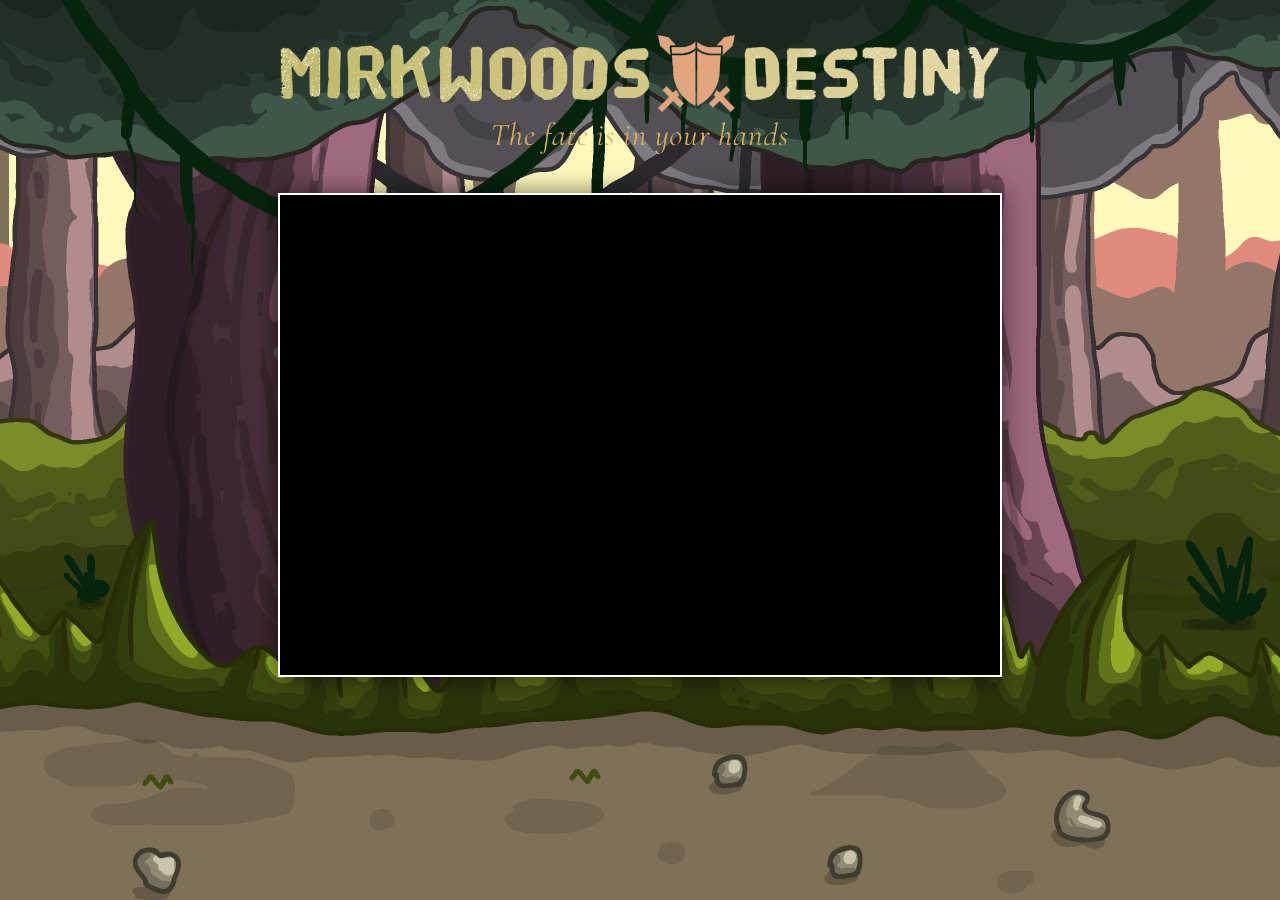
==== index.html @ 548b0879 "castableObject" ====
<!DOCTYPE html>
<html lang="en">
<head>
    <meta charset="UTF-8">
    <meta http-equiv="X-UA-Compatible" content="IE=edge">
    <meta name="viewport" content="width=device-width, initial-scale=1.0">
    <link rel="icon" type="image/png" sizes="32x32" href="img/favicon/favicon-32x32.png">
    <script src="js models/drawableObject.class.js"></script>
    <script src="js models/moveableObject.class.js"></script>
    <script src="js models/character.class.js"></script>
    <script src="js models/villain.class.js"></script>
    <script src="js models/statusBar.class.js"></script>
    <script src="js models/world.class.js"></script>
    <script src="js models/background-object.class.js"></script>
    <script src="js models/keyboard.class.js"></script>
    <script src="js models/level.class.js"></script>
    <script src="js models/castableObject.class.js"></script>
    <script src="js models/endboss.class.js"></script>
    <script src="levels/level1.js"></script>
    <script src="js/game.js"></script>
    
    <link rel="stylesheet" href="style.css">

    <title>Mirkwoods Destiny</title>

</head>
<body onload="init()">

    <header>
            <img src="img\mirkwoods_logo.png" alt="">
    </header>

    <canvas id="canvas" width="720" height="480"></canvas>
    
</body>
</html>
---- style.css ----
body {
    margin: 0;
    display: flex;
    flex-direction: column;
    align-items: center;
    background-image: url(img/background/game_background_2/game_background_2.png);
    background-repeat: no-repeat;
}

canvas {
    background-color: black;
    border: solid 2px white;
    -webkit-box-shadow: 0px 0px 22px 2px rgba(0,0,0,0.5); 
    box-shadow: 0px 0px 22px 2px rgba(0,0,0,0.5);
}

header {
    margin: 35px 0 35px 0;
}

header img {
    width: 720px;
    height: auto;
}
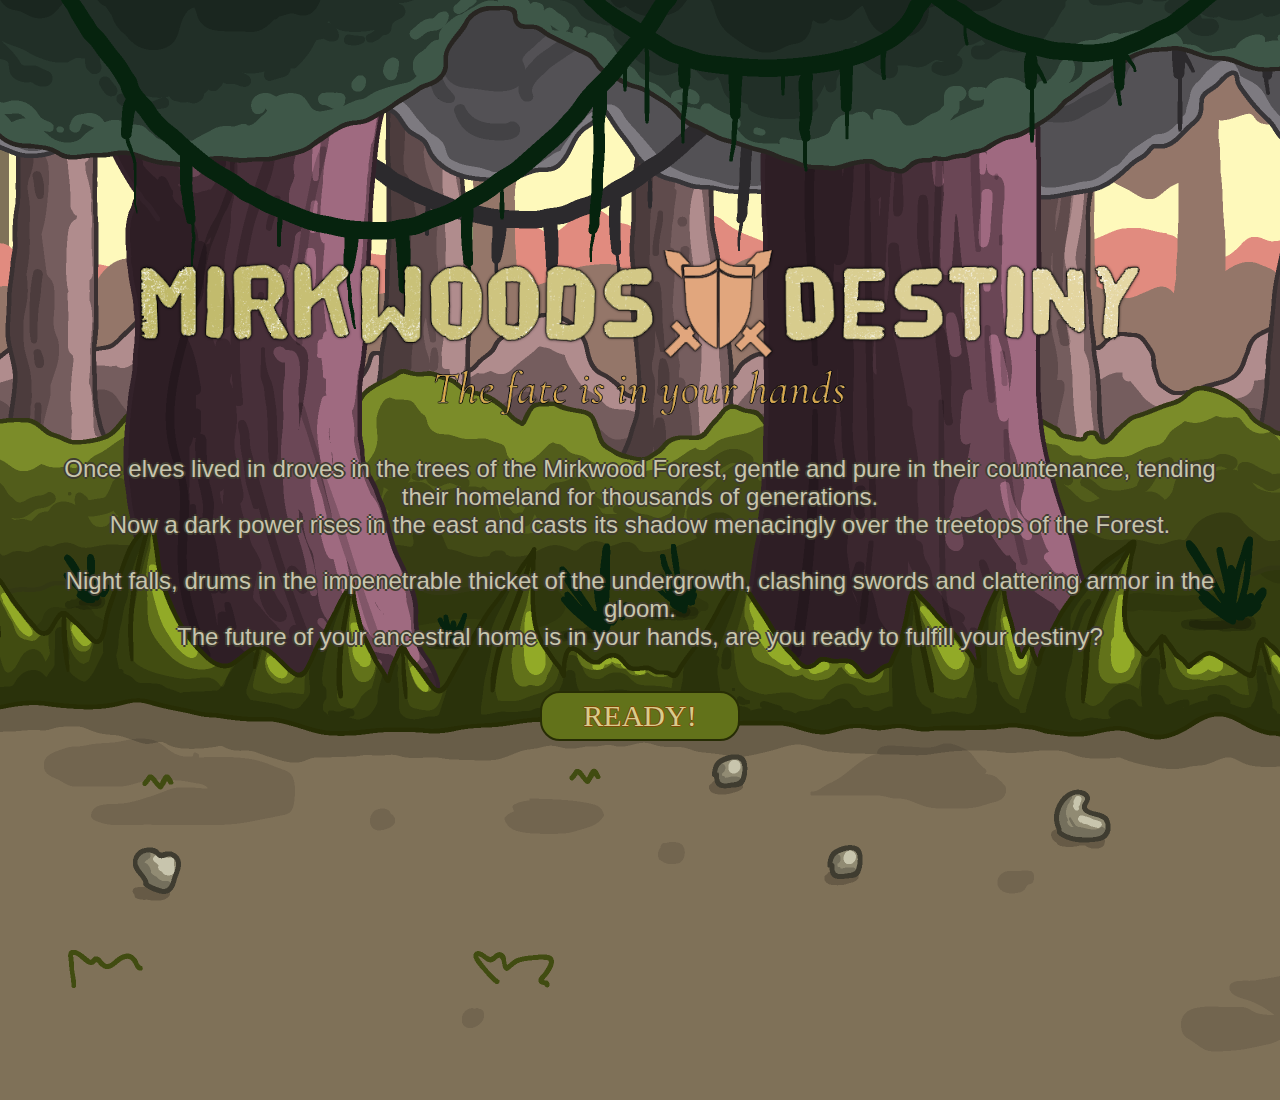
==== commit 4a660901: "highscore_added" ====
--- a/index.html
+++ b/index.html
@@ -10,11 +10,17 @@
     <script src="js models/character.class.js"></script>
     <script src="js models/villain.class.js"></script>
     <script src="js models/statusBar.class.js"></script>
+    <script src="js models/manabar.class.js"></script>
+    <script src="js models/collectableObjects.class.js"></script>
+    <script src="js models/potion.class.js"></script>
+    <script src="js models/spellbook.class.js"></script>
     <script src="js models/world.class.js"></script>
     <script src="js models/background-object.class.js"></script>
     <script src="js models/keyboard.class.js"></script>
     <script src="js models/level.class.js"></script>
     <script src="js models/castableObject.class.js"></script>
+    <script src="js models/fireball.class.js"></script>
+    <script src="js models/flash.class.js"></script>
     <script src="js models/endboss.class.js"></script>
     <script src="levels/level1.js"></script>
     <script src="js/game.js"></script>
@@ -27,10 +33,44 @@
 <body onload="init()">
 
     <header>
-            <img src="img\mirkwoods_logo.png" alt="">
+            <img src="img\mirkwoods_logo_shadow.png" alt="">
     </header>
+    <div class="game">
+        <canvas id="canvas" width="720" height="480"></canvas>
 
-    <canvas id="canvas" width="720" height="480"></canvas>
+        <div class="menu">
+            <div class="score">
+                <span>Highscore:</span>
+                <span id="score">0000000</span>
+            </div>
+        </div>
+    </div>
+
+    <div class="startscreen" id="startscreen">
+        <div class="backdrop">
+            <img class="logo" src="img\mirkwoods_logo_shadow.png" alt="">
+                <div class="gameLore">
+                    <span>Once elves lived in droves in the trees of the Mirkwood Forest, gentle and pure in their countenance, tending their homeland for thousands of generations. <br>
+                        Now a dark power rises in the east and casts its shadow menacingly over the treetops of the Forest. <br>
+                        <br>
+                        Night falls, drums in the impenetrable thicket of the undergrowth, clashing swords and clattering armor in the gloom. <br> 
+                        The future of your ancestral home is in your hands, are you ready to fulfill your destiny?
+                        
+                    </span>
+                </div>
+        <button class="btn" id="startGame" onclick="startGame()">READY!</button>
+        </div>
+        
+    </div>
+
+    <div class="endscreen dnone" id="endscreen">
+        <div class="endscreenContent">
+            <span id="endscreenHeadline"></span>
+            <button class="btn" id="startGame" onclick="startGame()">RESTART!</button>
+        </div>
+    </div>
+
+    
     
 </body>
 </html>--- a/style.css
+++ b/style.css
@@ -1,3 +1,17 @@
+@font-face {
+    font-family: 'Signika Negative', sans-serif;
+    src: url(font/static/SignikaNegative-Bold.ttf);
+}
+
+@font-face {
+    font-family: 'GrowlyGrin';
+    src: url(font/GrowlyGrin.ttf);
+}
+
+*{
+    font-family: 'Signika Negative', sans-serif;
+}
+
 body {
     margin: 0;
     display: flex;
@@ -21,4 +35,126 @@
 header img {
     width: 720px;
     height: auto;
-}+}
+
+.game {
+    width: 720px;
+    height: 480px;
+    position: relative;
+}
+
+.menu {
+    position: absolute;
+    bottom: -33px;
+    right: -2px;
+    width: 720px;
+    display: flex;
+    flex-direction: row;
+    justify-content: space-between;
+}
+
+.score {
+    font-size: 24px;
+    color: #D7CC8D;
+    text-shadow: -1px 0 #7D4B07, 0 1px #7D4B07, 1px 0 #7D4B07, 0 -1px #7D4B07;
+    width: 45%;
+    display: flex;
+    gap: 10px;
+
+}
+
+.startscreen {
+    position: absolute;
+    width: 100%;
+    height: 100vh;
+    z-index: 10;
+    background-image: url('img/background/game_background_2/game_background_2.png');
+
+    display: flex;
+    flex-direction: column;
+    padding-top: 200px;
+    justify-content: flex-start;
+    align-items: center;
+}
+
+.backdrop {
+    padding: 50px 0 50px 0;
+    display: flex;
+    flex-direction: column;
+    align-items: center;
+}
+
+.logo {
+    width: 1000px;
+}
+
+.gameLore {
+    font-weight: 500;
+    font-size: 24px;
+    color: #C8C5AD;
+    text-shadow: -2px 0 #3F3C30, 0 2px #3F3C30, 2px 0 #3F3C30, 0 -2px #3F3C30;
+    margin: 40px;
+    text-align: center;
+   
+}
+
+.btn {
+    font-family: 'GrowlyGrin';
+    width: 200px;
+    height: 50px;
+    border-radius: 20px;
+    background-color: #62721A;
+    border: 2px solid #272D05;
+    color: #D7CC8D;
+    text-shadow: -1px 0 #7D4B07, 0 1px #7D4B07, 1px 0 #7D4B07, 0 -1px #7D4B07;
+    font-size: 30px;
+    cursor: pointer;
+}
+
+.btn:hover {
+	background:linear-gradient(to bottom,  #65751c 5%, #343D0E 100%);
+	background-color:#2A320B;
+}
+.btn:active {
+	position:relative;
+	top:1px;
+}
+
+.endscreen {
+    position: absolute;
+    width: 100%;
+    height: 100vh;
+    z-index: 10;
+    display: flex;
+    justify-content: center;
+    align-items: center;
+
+}
+
+.endscreenContent {
+    width: 730px;
+    height: 490px;
+    display: flex;
+    justify-content: center;
+    align-items: center;
+    flex-direction: column;
+    position: relative;
+    gap: 30px;
+}
+
+.endscreenContent span {
+    font-family: 'GrowlyGrin';
+    color: #DCD095;
+    text-shadow: -2px 0 #7D4B07, 0 2px #7D4B07, 2px 0 #7D4B07, 0 -2px #7D4B07;
+    margin: 0;
+    text-align: center;
+    font-size: 150px;
+    line-height: 80%;
+}
+
+
+.dnone{
+    display: none !important;
+}
+
+        
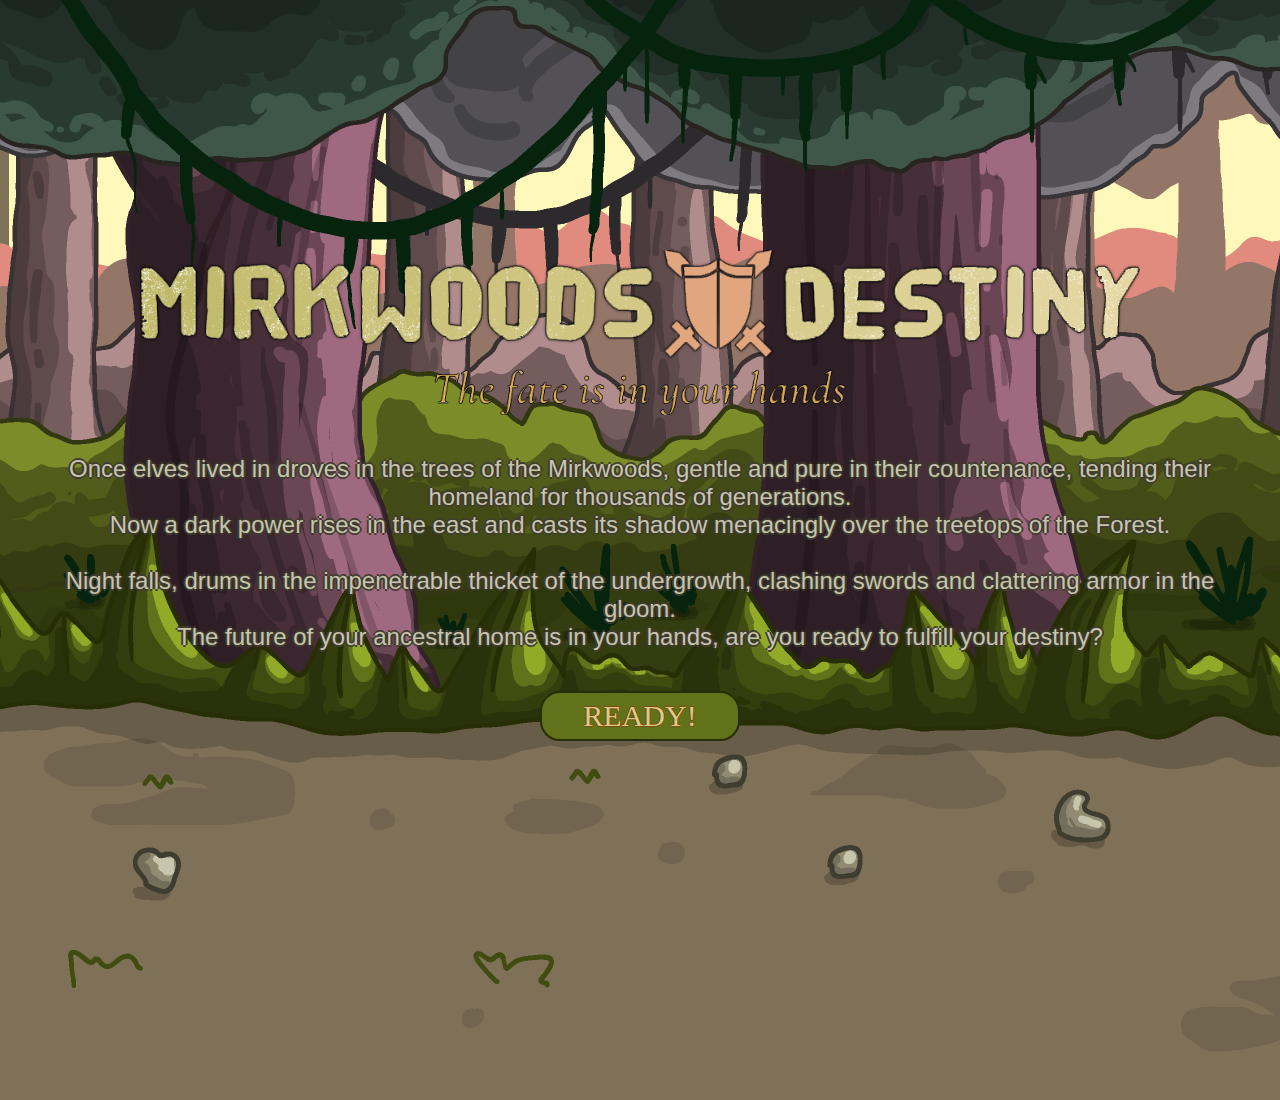
==== commit 3999d131: "highscore_added" ====
--- a/index.html
+++ b/index.html
@@ -50,12 +50,11 @@
         <div class="backdrop">
             <img class="logo" src="img\mirkwoods_logo_shadow.png" alt="">
                 <div class="gameLore">
-                    <span>Once elves lived in droves in the trees of the Mirkwood Forest, gentle and pure in their countenance, tending their homeland for thousands of generations. <br>
+                    <span>Once elves lived in droves in the trees of the Mirkwoods, gentle and pure in their countenance, tending their homeland for thousands of generations. <br>
                         Now a dark power rises in the east and casts its shadow menacingly over the treetops of the Forest. <br>
                         <br>
                         Night falls, drums in the impenetrable thicket of the undergrowth, clashing swords and clattering armor in the gloom. <br> 
                         The future of your ancestral home is in your hands, are you ready to fulfill your destiny?
-                        
                     </span>
                 </div>
         <button class="btn" id="startGame" onclick="startGame()">READY!</button>
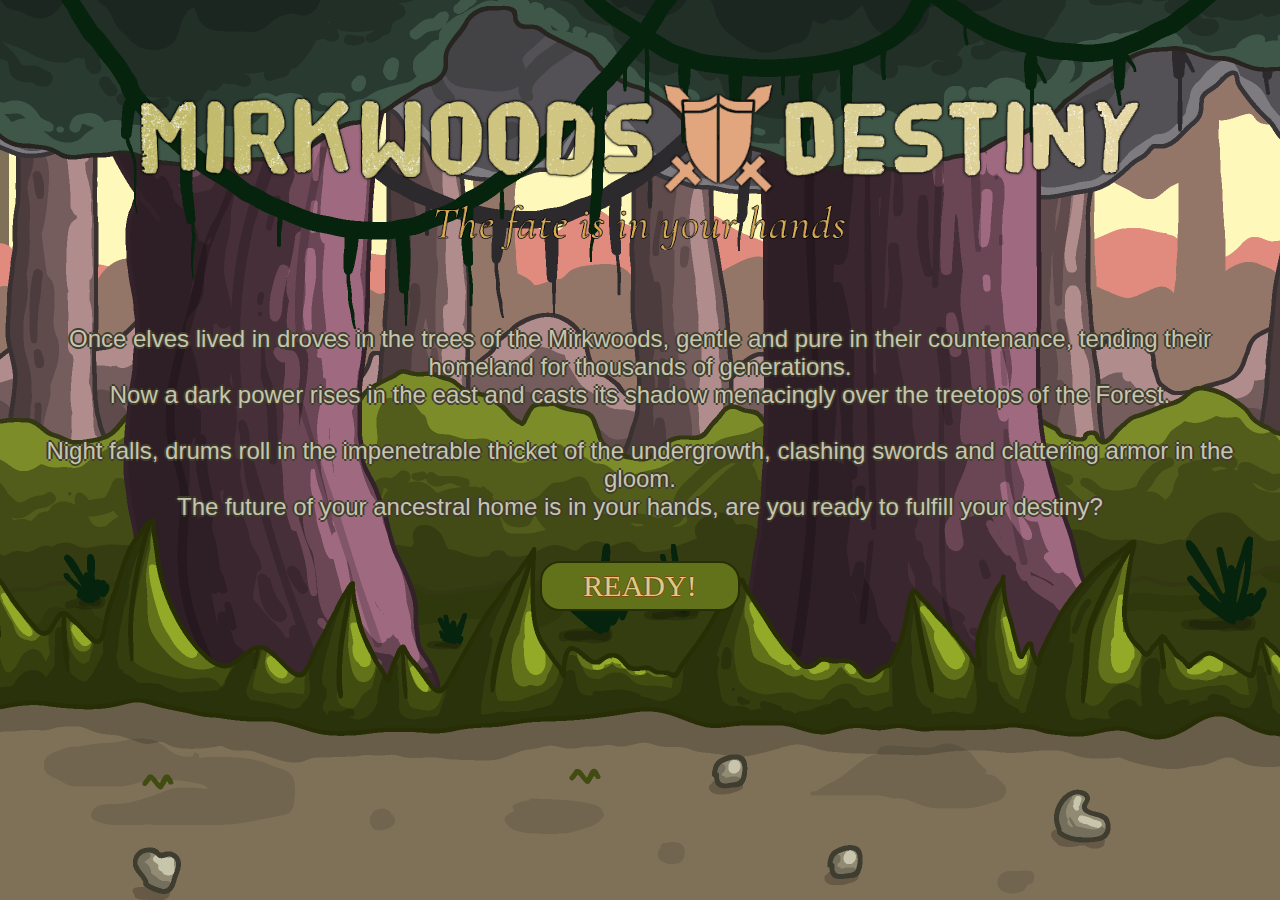
==== commit 47fbeab8: "responsive_touchbuttons_added" ====
--- a/index.html
+++ b/index.html
@@ -32,7 +32,7 @@
 </head>
 <body onload="init()">
 
-    <header>
+    <header class="logo">
             <img src="img\mirkwoods_logo_shadow.png" alt="">
     </header>
     <div class="game">
@@ -46,6 +46,32 @@
         </div>
     </div>
 
+    <div class="mobileControllerLeft" id="mobileControllerLeft">
+        <div>
+            <button class="btnSmall" id="btnJump">
+                <img class="arrowUp" src="img/icons/arrow-204-256.png" alt="">
+            </button>
+        </div>
+        <div class="buttonContainer">
+            <button class="btnSmall" id="btnLeft">
+                <img class="arrowLeft" src="img/icons/arrow-204-256.png" alt="">
+            </button>
+            <button class="btnSmall" id="btnRight">
+                <img class="arrowRight" src="img/icons/arrow-204-256.png" alt="">
+            </button>
+        </div>
+        
+    </div>
+
+    <div class="mobileControllerRight" id="mobileControllerRight">
+        <button class="btnSmall" id="btnLeft">
+            <img class="flashcastBtn" src="img/Flashcast/flash06.png" alt="">
+        </button>
+        <button class="btnSmall" id="btnRight">
+            <img class="firecastBtn" src="img/Firecast/30.png" alt="">
+        </button>
+    </div>
+
     <div class="startscreen" id="startscreen">
         <div class="backdrop">
             <img class="logo" src="img\mirkwoods_logo_shadow.png" alt="">
@@ -53,7 +79,7 @@
                     <span>Once elves lived in droves in the trees of the Mirkwoods, gentle and pure in their countenance, tending their homeland for thousands of generations. <br>
                         Now a dark power rises in the east and casts its shadow menacingly over the treetops of the Forest. <br>
                         <br>
-                        Night falls, drums in the impenetrable thicket of the undergrowth, clashing swords and clattering armor in the gloom. <br> 
+                        Night falls, drums roll in the impenetrable thicket of the undergrowth, clashing swords and clattering armor in the gloom. <br> 
                         The future of your ancestral home is in your hands, are you ready to fulfill your destiny?
                     </span>
                 </div>
@@ -68,8 +94,6 @@
             <button class="btn" id="startGame" onclick="startGame()">RESTART!</button>
         </div>
     </div>
-
-    
-    
+     
 </body>
 </html>--- a/style.css
+++ b/style.css
@@ -24,43 +24,117 @@
 canvas {
     background-color: black;
     border: solid 2px white;
+    border-radius: 20px;
     -webkit-box-shadow: 0px 0px 22px 2px rgba(0,0,0,0.5); 
     box-shadow: 0px 0px 22px 2px rgba(0,0,0,0.5);
-}
-
-header {
+    display: block;
+}
+
+.logo {
     margin: 35px 0 35px 0;
-}
-
-header img {
+    display: flex;
+    justify-content: center;
+}
+
+.logo img {
     width: 720px;
     height: auto;
 }
 
 .game {
+    position: relative;
+}
+
+.menu {
+    position: absolute;
+    top: 5px;
+    right: 5px;
     width: 720px;
-    height: 480px;
-    position: relative;
-}
-
-.menu {
-    position: absolute;
-    bottom: -33px;
-    right: -2px;
-    width: 720px;
     display: flex;
     flex-direction: row;
-    justify-content: space-between;
+    justify-content: flex-end;
 }
 
 .score {
     font-size: 24px;
     color: #D7CC8D;
     text-shadow: -1px 0 #7D4B07, 0 1px #7D4B07, 1px 0 #7D4B07, 0 -1px #7D4B07;
-    width: 45%;
     display: flex;
     gap: 10px;
 
+}
+
+.mobileControllerLeft{
+    display: none;
+    z-index: 10;
+    position: absolute;
+    left: 10px;
+    bottom: 10px;
+    flex-direction: column;
+    justify-content: center;
+    align-items: center;
+    gap: 15px;
+}
+
+.buttonContainer {
+    display: flex;
+    flex-direction: row;
+    gap: 30px;
+}
+
+.btnSmall {
+    width: 50px;
+    height: 50px;
+    border-radius: 20px;
+    background-color: #62721A;
+    border: 2px solid #272D05;
+    color: #D7CC8D;
+    text-shadow: -1px 0 #7D4B07, 0 1px #7D4B07, 1px 0 #7D4B07, 0 -1px #7D4B07;
+    font-size: 30px;
+    cursor: pointer;
+    display: flex;
+    justify-content: center;
+    align-items: center;
+}
+
+.btnSmall:hover {
+	background:linear-gradient(to bottom,  #65751c 5%, #343D0E 100%);
+	background-color:#2A320B;
+}
+
+.arrowUp {
+    transform: rotate(180deg);
+    width: 30px;
+}
+
+.arrowLeft {
+    transform: rotate(90deg);
+    width: 30px;
+}
+
+.arrowRight {
+    transform: rotate(270deg);
+    width: 30px;  
+}
+
+.mobileControllerRight {
+    display: none;
+    z-index: 10;
+    position: absolute;
+    right: 10px;
+    bottom: 10px;
+    flex-direction: column;
+    justify-content: center;
+    align-items: center;
+    gap: 15px;
+}
+
+.flashcastBtn {
+    width: 30px;
+}
+
+.firecastBtn {
+    width: 30px;
 }
 
 .startscreen {
@@ -72,7 +146,6 @@
 
     display: flex;
     flex-direction: column;
-    padding-top: 200px;
     justify-content: flex-start;
     align-items: center;
 }
@@ -152,9 +225,88 @@
     line-height: 80%;
 }
 
-
 .dnone{
     display: none !important;
 }
 
-        
+
+/* Responsive */
+@media (max-width: 500px) {
+    body {
+        font-size: 21px;
+    }
+    .logo {
+            width: 300px;
+    }
+
+}
+
+/* Smartphone */
+@media only screen and (max-width:1200px) {
+    .mobileControllerLeft {
+        display: flex;
+    }
+    .mobileControllerRight {
+        display: flex;
+    }
+    
+}
+
+@media only screen and (max-width:720px) {
+    .game {
+        width: 100%;
+    }
+    canvas {
+        width: 100%;
+    }
+    .menu {
+        width: 100%;
+    }
+    .endscreen {
+        width: 100%;
+    }
+
+    .endscreenContent {
+        width: 100%;
+    }
+}
+
+@media only screen and (max-height:620px) {
+    .startscreen {
+        height: 100vh;
+        padding: 0;
+    }
+    .backdrop {
+        height: 100vh;
+        padding: 0;
+    }
+    .logo {
+        display: none;
+    }
+
+    .gameLore {
+        font-size: 20px;
+    }
+
+}
+
+@media only screen and (max-height:480px) {
+    .game {
+        height: 100vh;
+    }
+    canvas {
+        height: 100vh;
+        border: none;
+    }
+
+    .endscreen {
+        height: 100vh;
+    }
+    .endscreenContent {
+        height: 100vh;
+    }
+    .btn {
+        bottom: 5px;
+    }
+}
+   
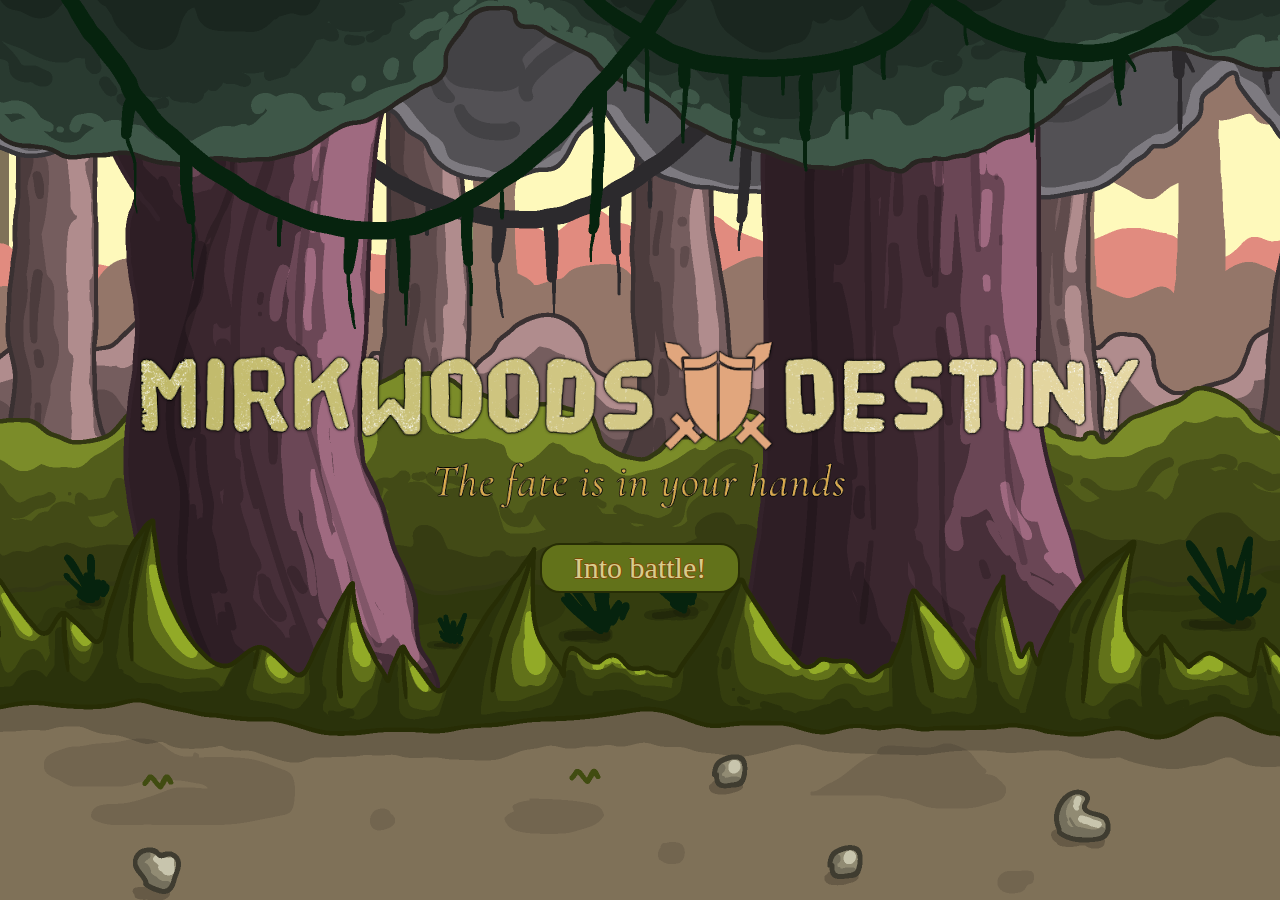
==== commit 6ead9bd1: "soundmute_function" ====
--- a/index.html
+++ b/index.html
@@ -43,6 +43,9 @@
                 <span>Highscore:</span>
                 <span id="score">0000000</span>
             </div>
+            <div class="sound">
+                <img src="img/icons/unmute.png" id="soundIconIngame" alt="" onclick="soundMute()">
+            </div>
         </div>
     </div>
 
@@ -68,14 +71,15 @@
             <img class="flashcastBtn" src="img/Flashcast/flash06.png" alt="">
         </button>
         <button class="btnSmall" id="btnRight">
-            <img class="firecastBtn" src="img/Firecast/30.png" alt="">
+            <img class="firecastBtn" src="img/Firecast/22.png" alt="">
         </button>
     </div>
 
     <div class="startscreen" id="startscreen">
         <div class="backdrop">
             <img class="logo" src="img\mirkwoods_logo_shadow.png" alt="">
-                <div class="gameLore">
+            <button class="btn" id="continue" onclick=" continueGame()">Into battle!</button>
+                <div class="gameLore dnone" id="description">
                     <span>Once elves lived in droves in the trees of the Mirkwoods, gentle and pure in their countenance, tending their homeland for thousands of generations. <br>
                         Now a dark power rises in the east and casts its shadow menacingly over the treetops of the Forest. <br>
                         <br>
@@ -83,7 +87,16 @@
                         The future of your ancestral home is in your hands, are you ready to fulfill your destiny?
                     </span>
                 </div>
-        <button class="btn" id="startGame" onclick="startGame()">READY!</button>
+        <div class="startMenu dnone" id="startMenu">
+            <button class="btnSmall" onclick="howToPlay()">
+                <img class="icon" src="img/icons/joystick-2-128.png" alt="">
+            </button>
+            <button class="btn" id="startGame" onclick="startGame()">READY!</button>
+            <button class="btnSmall">
+                <img class="icon" id="soundIconMenu" src="img/icons/unmute.png" alt="" onclick="soundMute()">
+            </button>
+        </div>
+        
         </div>
         
     </div>
--- a/style.css
+++ b/style.css
@@ -23,7 +23,7 @@
 
 canvas {
     background-color: black;
-    border: solid 2px white;
+    /* border: solid 2px white; */
     border-radius: 20px;
     -webkit-box-shadow: 0px 0px 22px 2px rgba(0,0,0,0.5); 
     box-shadow: 0px 0px 22px 2px rgba(0,0,0,0.5);
@@ -48,8 +48,9 @@
 .menu {
     position: absolute;
     top: 5px;
-    right: 5px;
+    right: 10px;
     width: 720px;
+    gap: 10px;
     display: flex;
     flex-direction: row;
     justify-content: flex-end;
@@ -61,7 +62,14 @@
     text-shadow: -1px 0 #7D4B07, 0 1px #7D4B07, 1px 0 #7D4B07, 0 -1px #7D4B07;
     display: flex;
     gap: 10px;
-
+}
+
+.score span{
+    font-family: 'GrowlyGrin';
+}
+
+.sound img  {
+    width: 30px;
 }
 
 .mobileControllerLeft{
@@ -146,7 +154,7 @@
 
     display: flex;
     flex-direction: column;
-    justify-content: flex-start;
+    justify-content: center;
     align-items: center;
 }
 
@@ -162,13 +170,86 @@
 }
 
 .gameLore {
+    display: flex;
+    justify-content: space-between;
     font-weight: 500;
-    font-size: 24px;
+    font-size: 28px;
     color: #C8C5AD;
-    text-shadow: -2px 0 #3F3C30, 0 2px #3F3C30, 2px 0 #3F3C30, 0 -2px #3F3C30;
-    margin: 40px;
-    text-align: center;
-   
+    text-shadow: -1px 0 #3F3C30, 0 1px #3F3C30, 1px 0 #3F3C30, 0 -1px #3F3C30;
+    margin-bottom: 40px;
+    text-align: center;  
+}
+
+.gameLore span {
+    font-family: 'GrowlyGrin';
+}
+
+.howToPlay {
+    display: flex;
+    flex-direction: column;
+    gap: 30px;
+}
+
+.walkRight {
+    font-family: 'GrowlyGrin';
+    font-size: 38px;
+    display: flex;
+    align-items: center;
+    justify-content: center;
+    gap: 15px;
+}
+
+.walkLeft {
+    font-family: 'GrowlyGrin';
+    font-size: 38px;
+    display: flex;
+    align-items: center;
+    justify-content: center;
+    gap: 15px;
+}
+
+.jump {
+    font-family: 'GrowlyGrin';
+    font-size: 38px;
+    display: flex;
+    align-items: center;
+    justify-content: center;
+    gap: 15px;
+}
+
+.flash {
+    font-family: 'GrowlyGrin';
+    font-size: 38px;
+    display: flex;
+    align-items: center;
+    justify-content: center;
+    gap: 15px;
+}
+
+.flash img {
+    width: 50px;
+}
+
+.fire {
+    font-family: 'GrowlyGrin';
+    font-size: 38px;
+    display: flex;
+    align-items: center;
+    justify-content: center;
+    gap: 15px;
+}
+
+.fire img {
+    width: 50px;
+}
+
+.startMenu {
+    display: flex;
+    gap: 15px;
+}
+
+.icon {
+    width: 30px;
 }
 
 .btn {
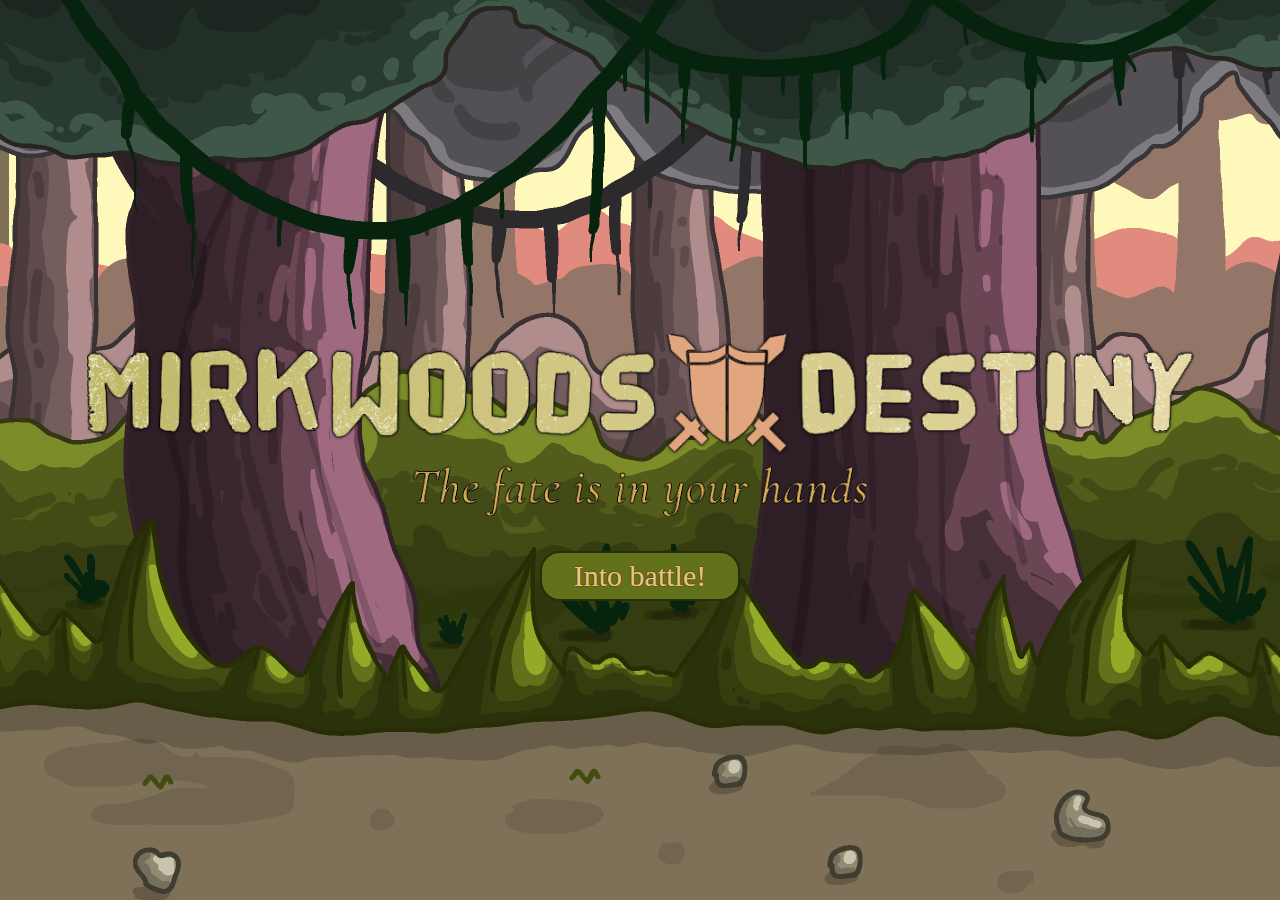
==== commit 48347da6: "mobileBtn_fixed" ====
--- a/index.html
+++ b/index.html
@@ -67,10 +67,10 @@
     </div>
 
     <div class="mobileControllerRight" id="mobileControllerRight">
-        <button class="btnSmall" id="btnLeft">
+        <button class="btnSmall" id="btnFlash">
             <img class="flashcastBtn" src="img/Flashcast/flash06.png" alt="">
         </button>
-        <button class="btnSmall" id="btnRight">
+        <button class="btnSmall" id="btnFireball">
             <img class="firecastBtn" src="img/Firecast/22.png" alt="">
         </button>
     </div>
--- a/style.css
+++ b/style.css
@@ -163,6 +163,7 @@
     display: flex;
     flex-direction: column;
     align-items: center;
+    justify-content: center;
 }
 
 .logo {
@@ -188,6 +189,36 @@
     display: flex;
     flex-direction: column;
     gap: 30px;
+}
+
+.playBtn {
+    width: 50px;
+    height: 50px;
+    border-radius: 20px;
+    background-color: #62721A;
+    border: 2px solid #272D05;
+    font-family: 'GrowlyGrin';
+    color: #D7CC8D;
+    text-shadow: -1px 0 #7D4B07, 0 1px #7D4B07, 1px 0 #7D4B07, 0 -1px #7D4B07;
+    font-size: 30px;
+    display: flex;
+    justify-content: center;
+    align-items: center;
+}
+
+.playBtnSpace {
+    width: 100px;
+    height: 50px;
+    border-radius: 20px;
+    background-color: #62721A;
+    border: 2px solid #272D05;
+    font-family: 'GrowlyGrin';
+    color: #D7CC8D;
+    text-shadow: -1px 0 #7D4B07, 0 1px #7D4B07, 1px 0 #7D4B07, 0 -1px #7D4B07;
+    font-size: 30px;
+    display: flex;
+    justify-content: center;
+    align-items: center;
 }
 
 .walkRight {
@@ -317,13 +348,17 @@
         font-size: 21px;
     }
     .logo {
-            width: 300px;
+        width: 300px;
     }
 
 }
 
 /* Smartphone */
-@media only screen and (max-width:1200px) {
+@media only screen and (max-width:1368px) {
+    .logo {
+        width: 90%;
+    }
+
     .mobileControllerLeft {
         display: flex;
     }
@@ -334,6 +369,10 @@
 }
 
 @media only screen and (max-width:720px) {
+    header img {
+        display: none !important;
+
+    }
     .game {
         width: 100%;
     }
